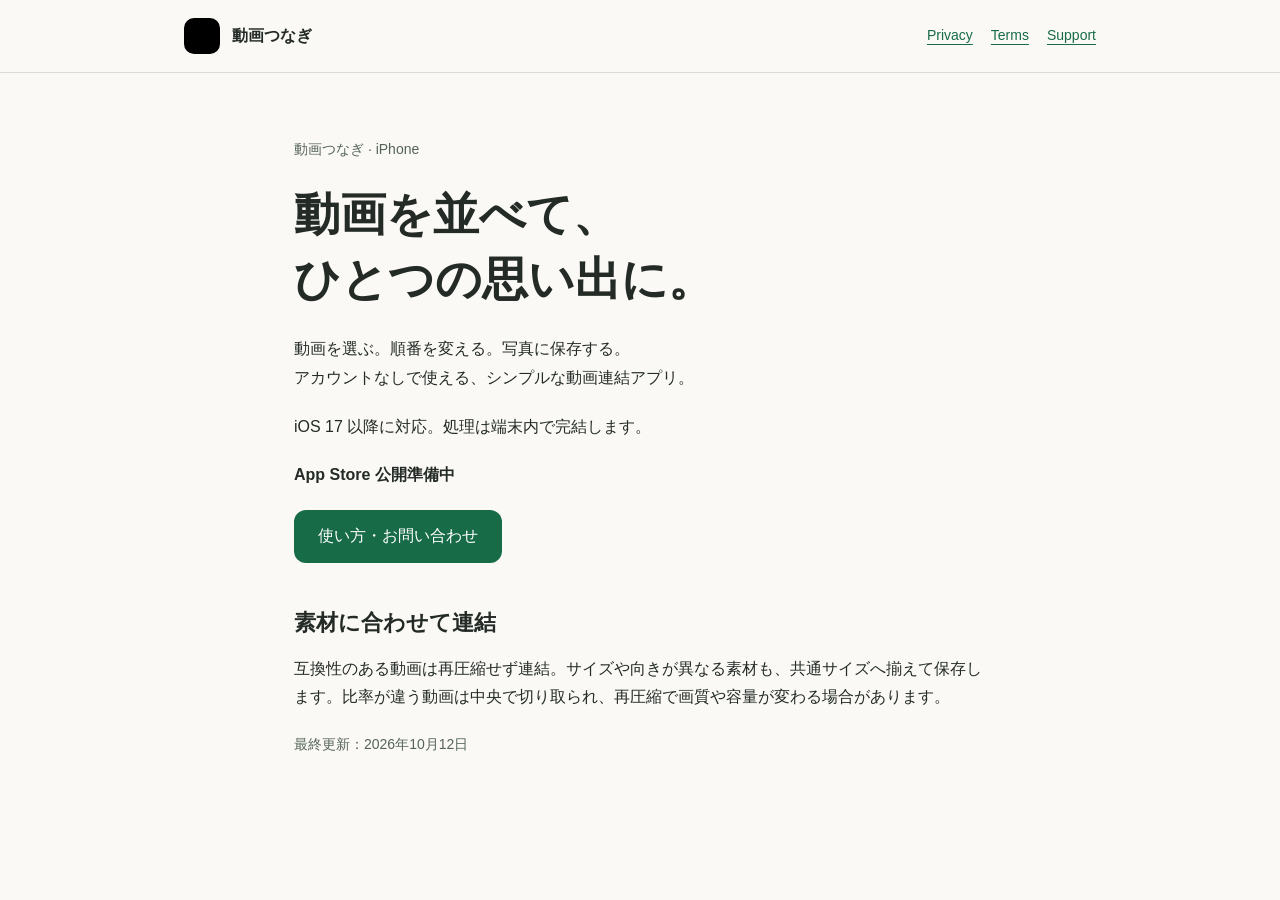
==== web/public/index.html @ 87b3b039 "Publish Video Join support and privacy website" ====
<!doctype html><html lang="ja"><head><meta charset="utf-8"><meta name="viewport" content="width=device-width,initial-scale=1"><title>動画つなぎ | 動画つなぎ</title><meta name="description" content="端末内で動画を並べて連結し、写真へ保存する iPhone アプリ。"><link rel="stylesheet" href="./style.css"><link rel="icon" href="./app-icon.png"></head><body><header><div><a class="brand" href="./"><img src="./app-icon.png" width="36" height="36" alt="">動画つなぎ</a><nav aria-label="メインナビゲーション"><a href="./privacy/">Privacy</a><a href="./terms/">Terms</a><a href="./support/">Support</a></nav></div></header><main><p class="eyebrow">動画つなぎ · iPhone</p><h1>動画を並べて、<br>ひとつの思い出に。</h1><p>動画を選ぶ。順番を変える。写真に保存する。<br>アカウントなしで使える、シンプルな動画連結アプリ。</p><p>iOS 17 以降に対応。処理は端末内で完結します。</p><p class="notice">App Store 公開準備中</p><p><a class="button" href="support/">使い方・お問い合わせ</a></p><h2>素材に合わせて連結</h2><p>互換性のある動画は再圧縮せず連結。サイズや向きが異なる素材も、共通サイズへ揃えて保存します。比率が違う動画は中央で切り取られ、再圧縮で画質や容量が変わる場合があります。</p><p class="updated">最終更新：2026年10月12日</p></main></body></html>
---- web/public/style.css ----
*{box-sizing:border-box}body{margin:0;background:#faf9f6;color:#242b26;font-family:-apple-system,BlinkMacSystemFont,"Hiragino Sans","Noto Sans JP",sans-serif;line-height:1.8}a{color:#176b47;text-underline-offset:4px}header{border-bottom:1px solid #d8ded7}header>div{max-width:960px;margin:auto;display:flex;gap:24px;justify-content:space-between;align-items:center;padding:18px 24px;flex-wrap:wrap}.brand{display:flex;gap:12px;align-items:center;text-decoration:none;color:inherit;font-weight:700}img{border-radius:10px}nav{display:flex;flex-wrap:wrap;gap:18px;font-size:14px}main{max-width:740px;margin:auto;padding:64px 24px}h1{line-height:1.4;font-size:clamp(28px,5vw,46px);margin:0 0 24px}h2{font-size:22px;margin:40px 0 12px}p{margin:0 0 20px}.eyebrow,.updated{font-size:14px;color:#566458}.button{display:inline-block;background:#176b47;color:white;padding:12px 24px;border-radius:12px;text-decoration:none}.notice{font-weight:600}a:focus-visible{outline:3px solid #176b47;outline-offset:5px}@media(prefers-color-scheme:dark){body{background:#161c18;color:#eef2ed}header{border-color:#425046}a{color:#93d3b0}.eyebrow,.updated{color:#bdcabc}}
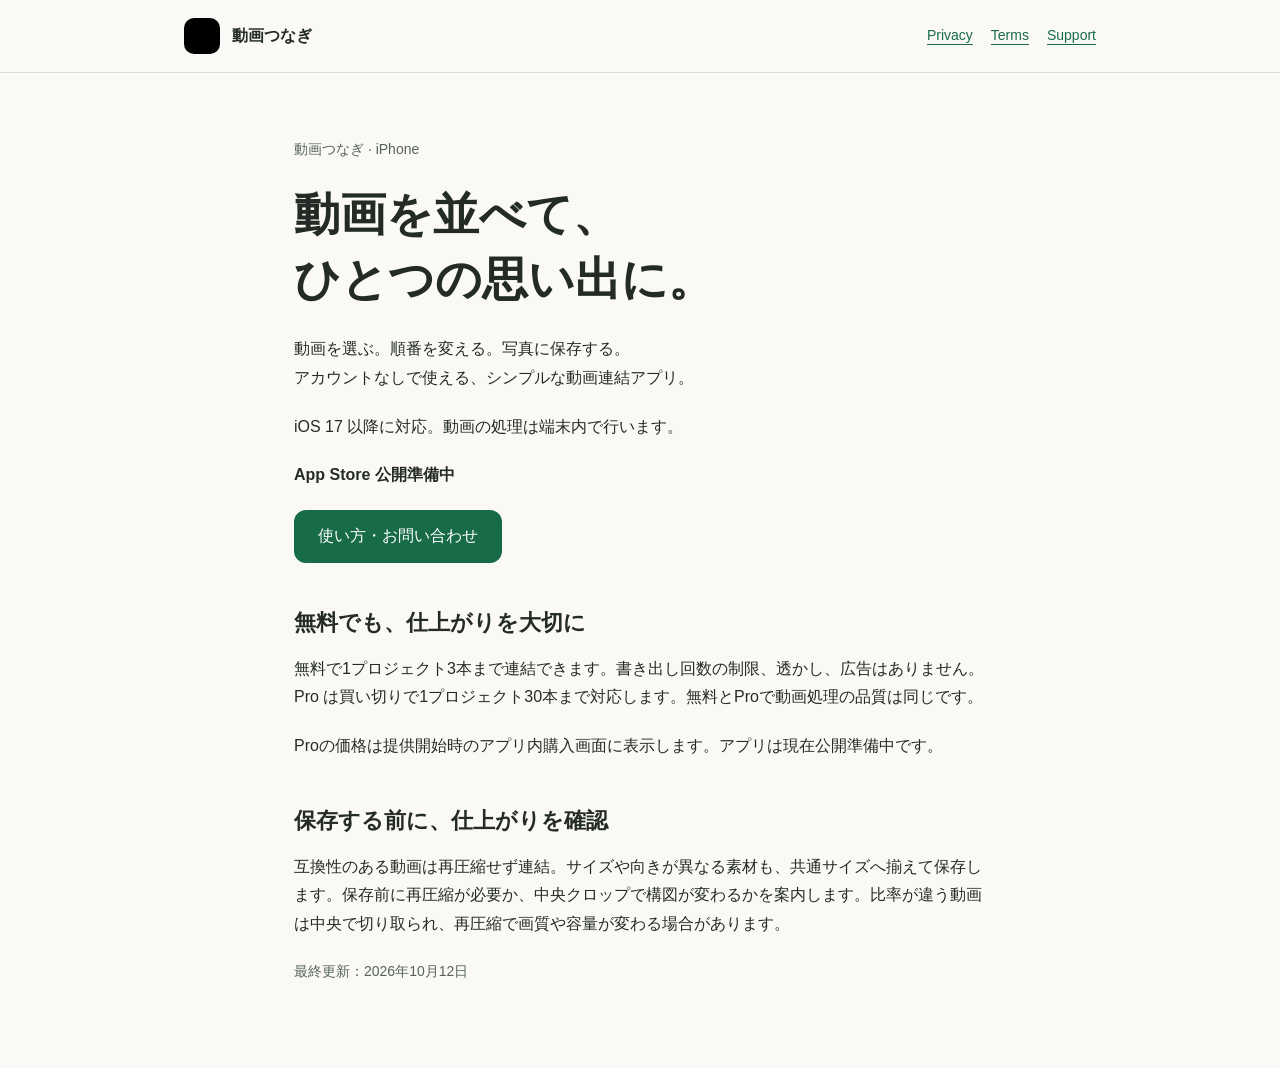
==== commit fdc4fc96: "Explain free clip limit and one-time Pro purchase" ====
--- a/web/public/index.html
+++ b/web/public/index.html
@@ -1 +1 @@
-<!doctype html><html lang="ja"><head><meta charset="utf-8"><meta name="viewport" content="width=device-width,initial-scale=1"><title>動画つなぎ | 動画つなぎ</title><meta name="description" content="端末内で動画を並べて連結し、写真へ保存する iPhone アプリ。"><link rel="stylesheet" href="./style.css"><link rel="icon" href="./app-icon.png"></head><body><header><div><a class="brand" href="./"><img src="./app-icon.png" width="36" height="36" alt="">動画つなぎ</a><nav aria-label="メインナビゲーション"><a href="./privacy/">Privacy</a><a href="./terms/">Terms</a><a href="./support/">Support</a></nav></div></header><main><p class="eyebrow">動画つなぎ · iPhone</p><h1>動画を並べて、<br>ひとつの思い出に。</h1><p>動画を選ぶ。順番を変える。写真に保存する。<br>アカウントなしで使える、シンプルな動画連結アプリ。</p><p>iOS 17 以降に対応。処理は端末内で完結します。</p><p class="notice">App Store 公開準備中</p><p><a class="button" href="support/">使い方・お問い合わせ</a></p><h2>素材に合わせて連結</h2><p>互換性のある動画は再圧縮せず連結。サイズや向きが異なる素材も、共通サイズへ揃えて保存します。比率が違う動画は中央で切り取られ、再圧縮で画質や容量が変わる場合があります。</p><p class="updated">最終更新：2026年10月12日</p></main></body></html>+<!doctype html><html lang="ja"><head><meta charset="utf-8"><meta name="viewport" content="width=device-width,initial-scale=1"><title>動画つなぎ | 動画つなぎ</title><meta name="description" content="端末内で動画を並べて連結し、写真へ保存する iPhone アプリ。"><link rel="stylesheet" href="./style.css"><link rel="icon" href="./app-icon.png"></head><body><header><div><a class="brand" href="./"><img src="./app-icon.png" width="36" height="36" alt="">動画つなぎ</a><nav aria-label="メインナビゲーション"><a href="./privacy/">Privacy</a><a href="./terms/">Terms</a><a href="./support/">Support</a></nav></div></header><main><p class="eyebrow">動画つなぎ · iPhone</p><h1>動画を並べて、<br>ひとつの思い出に。</h1><p>動画を選ぶ。順番を変える。写真に保存する。<br>アカウントなしで使える、シンプルな動画連結アプリ。</p><p>iOS 17 以降に対応。動画の処理は端末内で行います。</p><p class="notice">App Store 公開準備中</p><p><a class="button" href="support/">使い方・お問い合わせ</a></p><h2>無料でも、仕上がりを大切に</h2><p>無料で1プロジェクト3本まで連結できます。書き出し回数の制限、透かし、広告はありません。Pro は買い切りで1プロジェクト30本まで対応します。無料とProで動画処理の品質は同じです。</p><p>Proの価格は提供開始時のアプリ内購入画面に表示します。アプリは現在公開準備中です。</p><h2>保存する前に、仕上がりを確認</h2><p>互換性のある動画は再圧縮せず連結。サイズや向きが異なる素材も、共通サイズへ揃えて保存します。保存前に再圧縮が必要か、中央クロップで構図が変わるかを案内します。比率が違う動画は中央で切り取られ、再圧縮で画質や容量が変わる場合があります。</p><p class="updated">最終更新：2026年10月12日</p></main></body></html>
